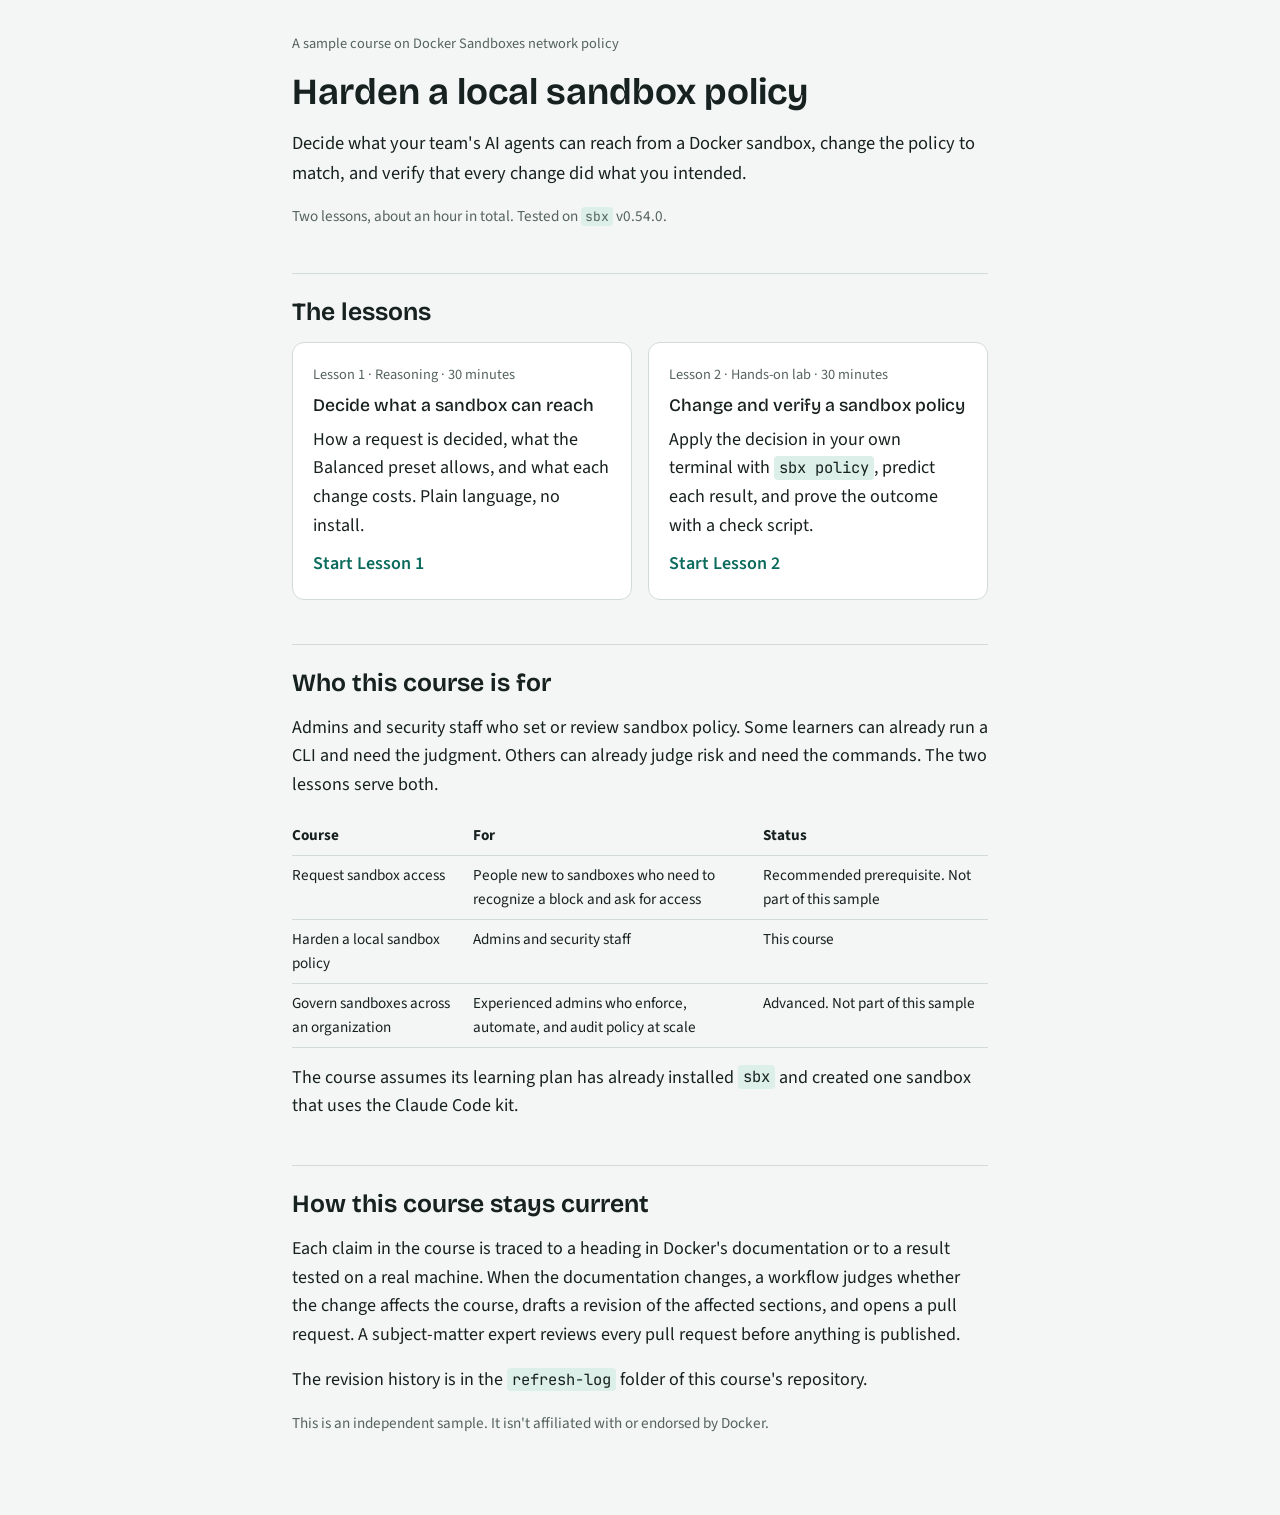
==== docs/index.html @ b36f3ad6 "Initial commit" ====
<!DOCTYPE html>
<html lang="en">
<head>
<meta charset="utf-8">
<meta name="viewport" content="width=device-width, initial-scale=1">
<title>Harden a local sandbox policy</title>
<link rel="preconnect" href="https://fonts.googleapis.com">
<link rel="preconnect" href="https://fonts.gstatic.com" crossorigin>
<link href="https://fonts.googleapis.com/css2?family=Bricolage+Grotesque:opsz,wght@12..96,500;12..96,650&family=JetBrains+Mono:wght@400;500&family=Source+Sans+3:wght@400;600&display=swap" rel="stylesheet">
<style>
/* Layout: one reading column, 68ch, exercises set off as bordered panels on the same column */
:root {
  --bg: #f3f6f5; --surface: #ffffff; --ink: #17211f; --muted: #55635f; --line: #d3dbd8;
  --accent: #0b6b5c; --accent-soft: #dcefe9;
  --ok: #1b6630; --ok-bg: #e2f3e6; --no: #9e2a2a; --no-bg: #fbe7e5; --warn: #6f4b00; --warn-bg: #fbf0d4;
  --display: "Bricolage Grotesque", "Segoe UI", system-ui, sans-serif;
  --body: "Source Sans 3", "Segoe UI", system-ui, sans-serif;
  --mono: "JetBrains Mono", Consolas, "Courier New", monospace;
}
@media (prefers-color-scheme: dark) {
  :root:not([data-theme="light"]) {
    color-scheme: dark;
    --bg: #101615; --surface: #18201e; --ink: #e6ecea; --muted: #9ba9a5; --line: #2c3734;
    --accent: #62d1ba; --accent-soft: #16302b;
    --ok: #82d595; --ok-bg: #15301c; --no: #f19c96; --no-bg: #3a1b19; --warn: #e9c26d; --warn-bg: #33290f;
  }
}
:root[data-theme="dark"] {
  color-scheme: dark;
  --bg: #101615; --surface: #18201e; --ink: #e6ecea; --muted: #9ba9a5; --line: #2c3734;
  --accent: #62d1ba; --accent-soft: #16302b;
  --ok: #82d595; --ok-bg: #15301c; --no: #f19c96; --no-bg: #3a1b19; --warn: #e9c26d; --warn-bg: #33290f;
}
* { box-sizing: border-box; }
html { -webkit-text-size-adjust: 100%; }
body { margin: 0; background: var(--bg); color: var(--ink); font-family: var(--body); font-size: 18px; line-height: 1.6; }
main { max-width: 46rem; margin: 0 auto; padding: 2rem 1.25rem 5rem; display: flex; flex-direction: column; gap: 2.75rem; }
section { display: flex; flex-direction: column; gap: 1rem; }
h1, h2, h3 { font-family: var(--display); text-wrap: balance; margin: 0; line-height: 1.15; }
h1 { font-size: 2.3rem; font-weight: 650; }
h2 { font-size: 1.55rem; font-weight: 650; padding-top: 1.5rem; border-top: 1px solid var(--line); }
h3 { font-size: 1.1rem; font-weight: 500; }
p, ul, ol { margin: 0; }
ul, ol { padding-left: 1.3rem; display: flex; flex-direction: column; gap: 0.35rem; }
code, pre, .mono { font-family: var(--mono); font-size: 0.86em; }
code { background: var(--accent-soft); padding: 0.08em 0.32em; border-radius: 4px; overflow-wrap: anywhere; }
a { color: var(--accent); }
.eyebrow { font-size: 0.9rem; color: var(--muted); }
.draft { background: var(--warn-bg); color: var(--warn); border-radius: 8px; padding: 0.6rem 0.9rem; font-size: 0.95rem; }
.lede { font-size: 1.15rem; }
.meta { color: var(--muted); font-size: 0.95rem; }
.team { border-left: 4px solid var(--accent); padding: 0.2rem 0 0.2rem 1rem; display: flex; flex-direction: column; gap: 0.4rem; }
.ex { background: var(--surface); border: 1px solid var(--line); border-radius: 12px; padding: 1.25rem; display: flex; flex-direction: column; gap: 1rem; }
.ex-tag { font-size: 0.85rem; color: var(--accent); font-weight: 600; }
.opts { display: flex; flex-direction: column; gap: 0.5rem; }
.opts label, .inline label { display: flex; gap: 0.6rem; align-items: flex-start; cursor: pointer; }
.inline { display: flex; flex-wrap: wrap; gap: 0.4rem 1.2rem; }
input[type="checkbox"], input[type="radio"] { width: 1.1rem; height: 1.1rem; margin-top: 0.3rem; accent-color: var(--accent); flex: none; }
button { font: inherit; font-weight: 600; background: var(--accent); color: var(--surface); border: 0; border-radius: 8px; padding: 0.5rem 1rem; cursor: pointer; }
button.quiet { background: transparent; color: var(--accent); border: 1px solid var(--line); font-weight: 400; padding: 0.3rem 0.7rem; }
button:focus-visible, input:focus-visible, select:focus-visible, textarea:focus-visible, summary:focus-visible { outline: 3px solid var(--accent); outline-offset: 2px; }
input[type="text"], select, textarea { font: inherit; color: var(--ink); background: var(--bg); border: 1px solid var(--line); border-radius: 8px; padding: 0.45rem 0.6rem; max-width: 100%; }
textarea { width: 100%; min-height: 9rem; resize: vertical; }
.row { display: flex; flex-wrap: wrap; gap: 0.6rem; align-items: center; }
.err { color: var(--no); font-size: 0.95rem; }
.fb { border-radius: 8px; padding: 0.7rem 0.9rem; }
.fb.ok { background: var(--ok-bg); color: var(--ok); }
.fb.no { background: var(--no-bg); color: var(--no); }
.fb.warn { background: var(--warn-bg); color: var(--warn); }
.fb .why { color: var(--ink); }
.cli { font-family: var(--mono); font-size: 0.82rem; background: var(--bg); border: 1px solid var(--line); border-radius: 8px; padding: 0.7rem 0.9rem; white-space: pre-wrap; overflow-wrap: anywhere; margin: 0; }
.case, .group, .term { border-top: 1px solid var(--line); padding-top: 1rem; display: flex; flex-direction: column; gap: 0.6rem; }
.case:first-of-type, .group:first-of-type, .term:first-of-type { border-top: 0; padding-top: 0; }
.group-head { display: flex; flex-wrap: wrap; gap: 0.3rem 0.8rem; align-items: baseline; }
.count { color: var(--muted); font-size: 0.9rem; font-variant-numeric: tabular-nums; white-space: nowrap; }
.sim-col select#sim-context { width: 100%; }
.chips button { font-family: var(--body); }
details summary { cursor: pointer; color: var(--accent); }
.rules { columns: 2 14rem; column-gap: 1.5rem; font-family: var(--mono); font-size: 0.78rem; padding: 0.6rem 0 0; margin: 0; list-style: none; display: block; }
.rules li { overflow-wrap: anywhere; break-inside: avoid; }
.sim-grid { display: grid; grid-template-columns: repeat(auto-fit, minmax(15rem, 1fr)); gap: 1.25rem; }
.sim-col { display: flex; flex-direction: column; gap: 0.7rem; min-width: 0; }
.chips { display: flex; flex-direction: column; gap: 0.35rem; padding: 0; list-style: none; }
.chips li { display: flex; gap: 0.5rem; align-items: center; justify-content: space-between; font-family: var(--mono); font-size: 0.8rem; }
.steps li { padding-left: 0.2rem; }
table { border-collapse: collapse; width: 100%; font-size: 0.95rem; }
th, td { text-align: left; padding: 0.45rem 0.6rem 0.45rem 0; border-bottom: 1px solid var(--line); vertical-align: top; }
.tablewrap { overflow-x: auto; }
@media (prefers-reduced-motion: no-preference) { button { transition: transform 0.08s; } button:active { transform: scale(0.98); } }
</style>

<style>
.cards { display: grid; grid-template-columns: repeat(auto-fit, minmax(15rem, 1fr)); gap: 1rem; }
.card { background: var(--surface); border: 1px solid var(--line); border-radius: 12px; padding: 1.25rem; display: flex; flex-direction: column; gap: 0.6rem; text-decoration: none; color: var(--ink); }
.card:hover { border-color: var(--accent); }
.card .go { color: var(--accent); font-weight: 600; }
</style>
</head>
<body>
<main>
<header style="display:flex;flex-direction:column;gap:1rem;">
  <p class="eyebrow">A sample course on Docker Sandboxes network policy</p>
  <h1>Harden a local sandbox policy</h1>
  <p class="lede">Decide what your team's AI agents can reach from a Docker sandbox, change the policy to match, and verify that every change did what you intended.</p>
  <p class="meta">Two lessons, about an hour in total. Tested on <code>sbx</code> v0.54.0.</p>
</header>
<section>
  <h2>The lessons</h2>
  <div class="cards">
    <a class="card" href="lesson-1.html"><span class="eyebrow">Lesson 1 · Reasoning · 30 minutes</span><h3>Decide what a sandbox can reach</h3><p>How a request is decided, what the Balanced preset allows, and what each change costs. Plain language, no install.</p><span class="go">Start Lesson 1</span></a>
    <a class="card" href="lesson-2.html"><span class="eyebrow">Lesson 2 · Hands-on lab · 30 minutes</span><h3>Change and verify a sandbox policy</h3><p>Apply the decision in your own terminal with <code>sbx policy</code>, predict each result, and prove the outcome with a check script.</p><span class="go">Start Lesson 2</span></a>
  </div>
</section>
<section>
  <h2>Who this course is for</h2>
  <p>Admins and security staff who set or review sandbox policy. Some learners can already run a CLI and need the judgment. Others can already judge risk and need the commands. The two lessons serve both.</p>
  <div class="tablewrap"><table>
    <thead><tr><th>Course</th><th>For</th><th>Status</th></tr></thead>
    <tbody>
      <tr><td>Request sandbox access</td><td>People new to sandboxes who need to recognize a block and ask for access</td><td>Recommended prerequisite. Not part of this sample</td></tr>
      <tr><td>Harden a local sandbox policy</td><td>Admins and security staff</td><td>This course</td></tr>
      <tr><td>Govern sandboxes across an organization</td><td>Experienced admins who enforce, automate, and audit policy at scale</td><td>Advanced. Not part of this sample</td></tr>
    </tbody>
  </table></div>
  <p>The course assumes its learning plan has already installed <code>sbx</code> and created one sandbox that uses the Claude Code kit.</p>
</section>
<section>
  <h2>How this course stays current</h2>
  <p>Each claim in the course is traced to a heading in Docker's documentation or to a result tested on a real machine. When the documentation changes, a workflow judges whether the change affects the course, drafts a revision of the affected sections, and opens a pull request. A subject-matter expert reviews every pull request before anything is published.</p>
  <p>The revision history is in the <code>refresh-log</code> folder of this course's repository.</p>
  <p class="meta">This is an independent sample. It isn't affiliated with or endorsed by Docker.</p>
</section>
</main>
</body>
</html>
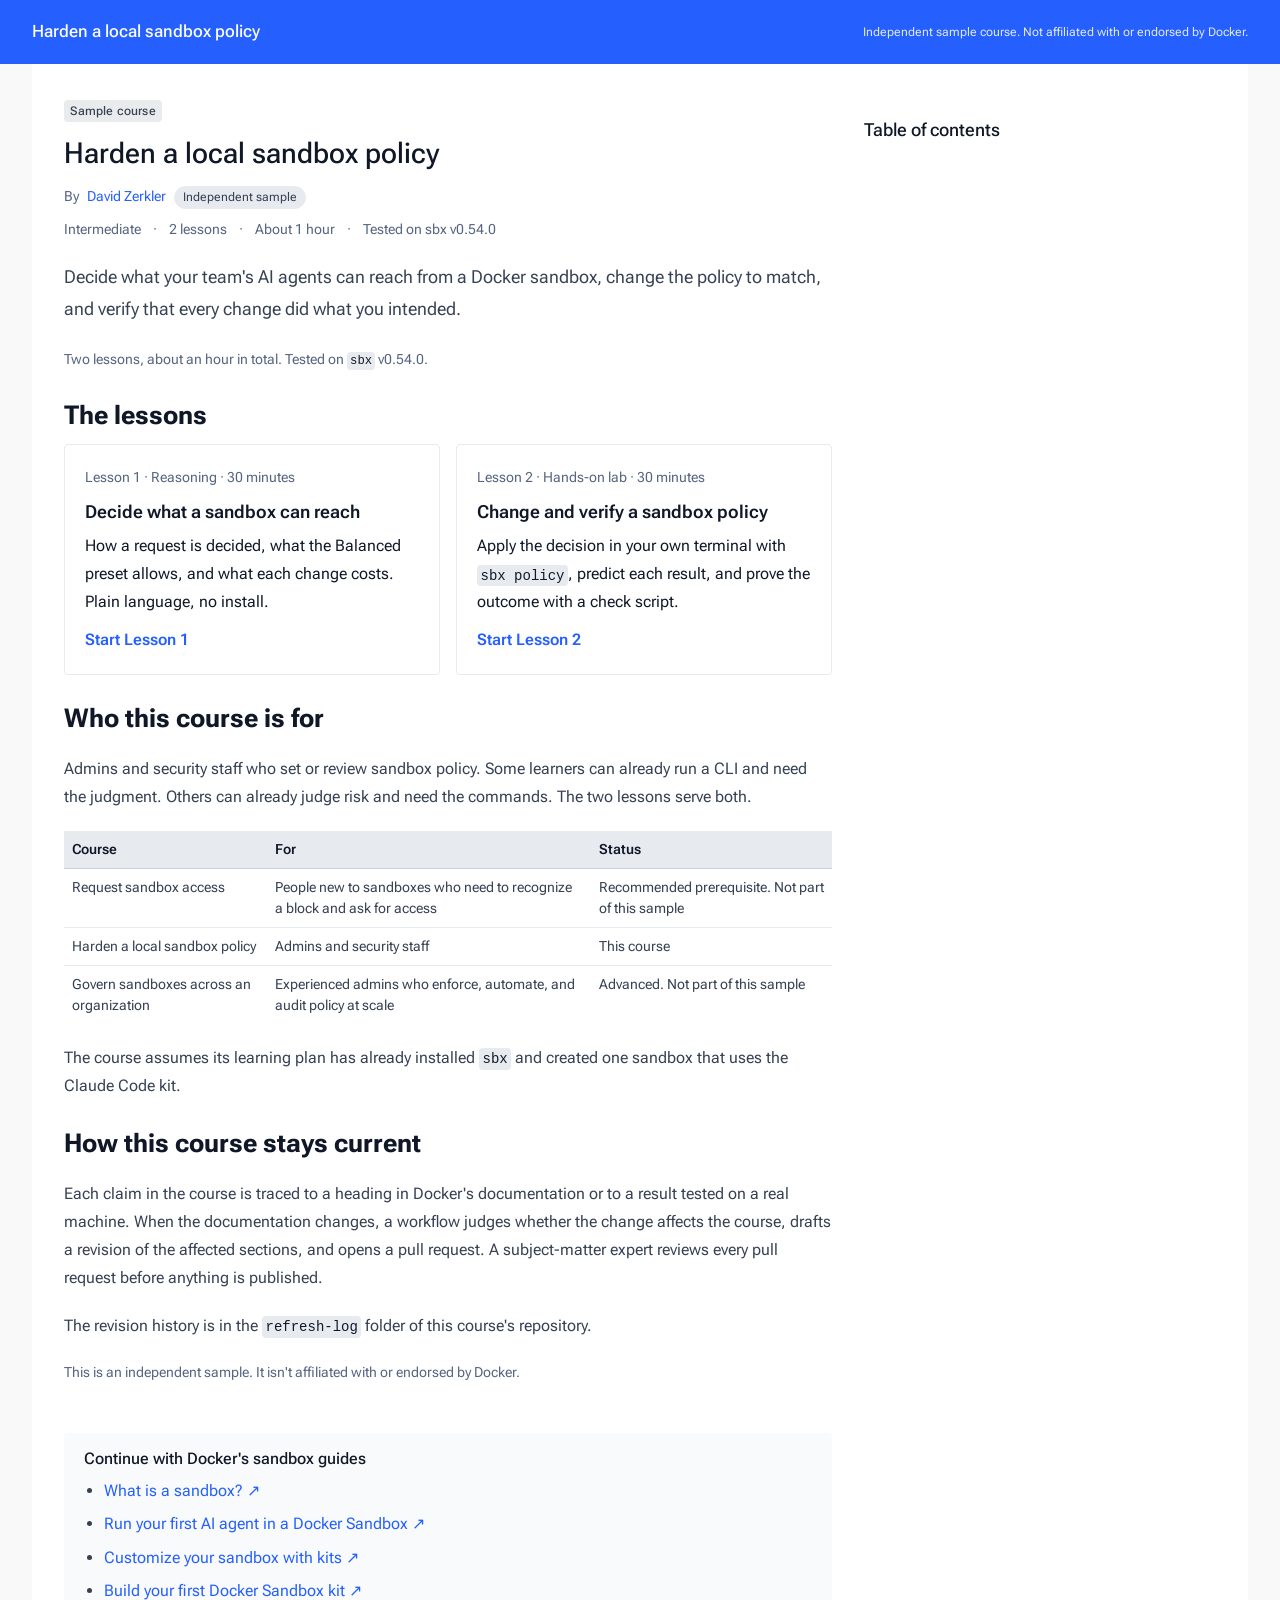
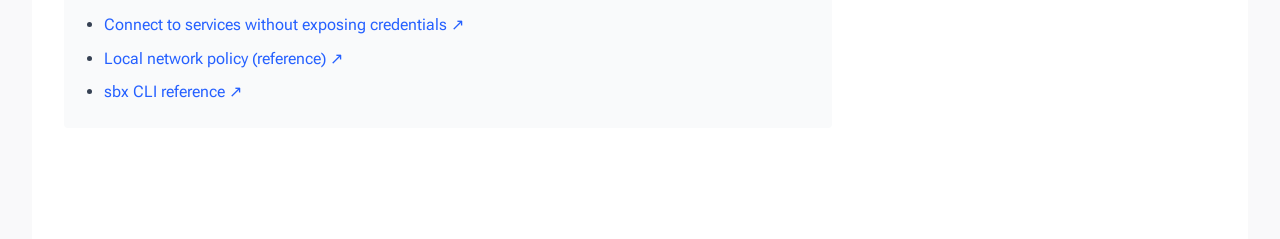
==== commit 047fde47: "Changes to the look and feel" ====
--- a/docs/index.html
+++ b/docs/index.html
@@ -6,7 +6,7 @@
 <title>Harden a local sandbox policy</title>
 <link rel="preconnect" href="https://fonts.googleapis.com">
 <link rel="preconnect" href="https://fonts.gstatic.com" crossorigin>
-<link href="https://fonts.googleapis.com/css2?family=Bricolage+Grotesque:opsz,wght@12..96,500;12..96,650&family=JetBrains+Mono:wght@400;500&family=Source+Sans+3:wght@400;600&display=swap" rel="stylesheet">
+<link href="https://fonts.googleapis.com/css2?family=Roboto+Flex:opsz,wght@8..144,400;8..144,500;8..144,600;8..144,700&display=swap" rel="stylesheet">
 <style>
 /* Layout: one reading column, 68ch, exercises set off as bordered panels on the same column */
 :root {
@@ -95,12 +95,16 @@
 .card:hover { border-color: var(--accent); }
 .card .go { color: var(--accent); font-weight: 600; }
 </style>
+<link rel="stylesheet" href="learn.css">
 </head>
 <body>
-<main>
-<header style="display:flex;flex-direction:column;gap:1rem;">
-  <p class="eyebrow">A sample course on Docker Sandboxes network policy</p>
+<div class="topbar"><a href="index.html">Harden a local sandbox policy</a><span class="topbar__note">Independent sample course. Not affiliated with or endorsed by Docker.</span></div>
+<div class="shell"><div class="page-columns">
+<main class="page-columns__main">
+<header class="resource-header">
+  <span class="type-label">Sample course</span>
   <h1>Harden a local sandbox policy</h1>
+  <p class="byline"><span class="byline__label">By</span><a href="https://www.linkedin.com/in/zerkler">David Zerkler</a><span class="byline__badge">Independent sample</span></p><ul class="resource-facts"><li>Intermediate</li><li>2 lessons</li><li>About 1 hour</li><li>Tested on sbx v0.54.0</li></ul>
   <p class="lede">Decide what your team's AI agents can reach from a Docker sandbox, change the policy to match, and verify that every change did what you intended.</p>
   <p class="meta">Two lessons, about an hour in total. Tested on <code>sbx</code> v0.54.0.</p>
 </header>
@@ -130,6 +134,23 @@
   <p>The revision history is in the <code>refresh-log</code> folder of this course's repository.</p>
   <p class="meta">This is an independent sample. It isn't affiliated with or endorsed by Docker.</p>
 </section>
+
+<!-- Links to Docker's own sandbox guides -->
+<aside class="references" aria-labelledby="references-heading">
+  <h2 id="references-heading">Continue with Docker's sandbox guides</h2>
+  <ul>
+    <li><a href="https://docs.docker.com/learn/content/what-is-a-sandbox/">What is a sandbox? &#8599;</a></li>
+    <li><a href="https://docs.docker.com/learn/content/run-your-first-sandbox/">Run your first AI agent in a Docker Sandbox &#8599;</a></li>
+    <li><a href="https://docs.docker.com/learn/content/customize-your-sandbox-with-kits/">Customize your sandbox with kits &#8599;</a></li>
+    <li><a href="https://docs.docker.com/learn/content/build-your-first-sandbox-kit/">Build your first Docker Sandbox kit &#8599;</a></li>
+    <li><a href="https://docs.docker.com/learn/content/connect-to-services-without-exposing-credentials/">Connect to services without exposing credentials &#8599;</a></li>
+    <li><a href="https://docs.docker.com/ai/sandboxes/governance/access-controls/local/">Local network policy (reference) &#8599;</a></li>
+    <li><a href="https://docs.docker.com/reference/cli/sbx/">sbx CLI reference &#8599;</a></li>
+  </ul>
+</aside>
 </main>
+<aside class="page-columns__aside"><div class="aside-rail"><nav class="toc" aria-label="Table of contents"><p class="toc__title">Table of contents</p><ul id="toc-list"></ul></nav></div></aside>
+</div></div>
+<script src="learn.js"></script>
 </body>
 </html>
--- a/docs/learn.css
+++ b/docs/learn.css
@@ -0,0 +1,171 @@
+/* Docker Learn look-alike theme for this independent sample course.
+   Tokens and component rules follow the values published on docs.docker.com/learn
+   (captured Nov. 17, 2026). Loaded after each page's own <style> blocks so it
+   overrides them. No Docker logos or site navigation are reproduced. */
+
+:root {
+  --paper: #fff; --page: #f9f9fa;
+  --ink: #101828; --ink-soft: #364153; --muted: #566581;
+  --line-d: #c8cfda; --soft-line: #e7eaef;
+  --panel: #f9fafb; --panel-strong: #e7eaef;
+  --accent-d: #2560ff; --accent-ink: #003db5; --accent-soft-d: #f6f8fe;
+  --code: #1e2129; --code-ink: #f9fafb; --code-inline: #e7eaef;
+  --note: #001d56; --note-soft: #f6f8fe;
+  --tip: #174b32; --tip-soft: #ebf9ee;
+  --caution: #854900; --caution-soft: #fffbf0;
+  --safe: #216e4b; --danger: #b30909;
+  --radius: .25rem; --radius-pill: 999px;
+  --space-2xs: .25rem; --space-xs: .5rem; --space-sm: .75rem; --space-md: 1.25rem; --space-lg: 2rem; --space-xl: 3rem;
+  --step--2: .75rem; --step--1: .875rem; --step-0: 1rem; --step-1: 1.125rem;
+  --font-sans: "Roboto Flex", system-ui, sans-serif;
+  --font-mono: ui-monospace, SFMono-Regular, Menlo, Consolas, monospace;
+
+  /* Map the course's original variables onto Docker's tokens */
+  --bg: var(--panel); --surface: var(--paper); --line: var(--line-d);
+  --accent: var(--accent-d); --accent-soft: var(--accent-soft-d);
+  --ok: var(--safe); --ok-bg: var(--tip-soft); --no: var(--danger); --no-bg: #fff5f5;
+  --warn: var(--caution); --warn-bg: var(--caution-soft);
+  --display: var(--font-sans); --body: var(--font-sans); --mono: var(--font-mono);
+}
+@media (prefers-color-scheme: dark) { :root:not([data-theme="light"]) { color-scheme: light; } }
+
+html { background: var(--paper); }
+body { background: var(--page); color: var(--ink-soft); font-family: var(--font-sans); font-size: 16px; line-height: 1.75;
+  -webkit-font-smoothing: antialiased; -moz-osx-font-smoothing: grayscale; }
+a { color: var(--accent-d); text-decoration: none; }
+a:hover { text-decoration: underline; }
+strong { color: var(--ink); font-weight: 600; }
+
+/* Top bar: Docker blue, with this course's own name and the disclaimer */
+.topbar { background: #2560ff; color: #fff; height: 64px; display: flex; align-items: center; justify-content: space-between;
+  gap: 1rem; padding: 0 2rem; font-size: var(--step--1); position: sticky; top: 0; z-index: 10; }
+.topbar a { color: #fff; font-weight: 500; font-size: 1.05rem; }
+.topbar .topbar__note { opacity: .85; font-size: var(--step--2); text-align: right; }
+
+/* Page shell: white paper, main column plus right rail */
+.shell { background: var(--paper); padding: var(--space-lg); min-height: calc(100vh - 64px); max-width: 76rem; margin: 0 auto; }
+.page-columns { display: flex; gap: var(--space-lg); }
+main.page-columns__main { flex: 2 2 0%; min-width: 0; max-width: 48rem; margin: 0; padding: 0 0 5rem; display: block; }
+.page-columns__aside { flex: 1 1 0%; min-width: 13rem; max-width: 18rem; display: none; }
+@media (width >= 64rem) { .page-columns__aside { display: block; } }
+.aside-rail { position: sticky; top: 64px; max-height: calc(100vh - 64px); overflow-y: auto; padding: var(--space-md) 0 var(--space-sm); }
+@media (width < 48rem) { .shell { padding: var(--space-lg) var(--space-md); } .topbar { padding: 0 1rem; } .topbar .topbar__note { display: none; } }
+
+/* Breadcrumbs */
+.page-eyebrow { display: flex; flex-wrap: wrap; gap: .4rem; font-size: var(--step--1); color: var(--muted); margin-bottom: var(--space-md); }
+.page-eyebrow span[aria-hidden] { color: var(--muted); }
+
+/* Resource header */
+.resource-header { display: block !important; }
+.type-label { display: inline-block; border-radius: var(--radius); background: color-mix(in srgb, currentcolor 10%, transparent 90%);
+  font-size: var(--step--2); letter-spacing: .015em; padding: .1rem .4rem; font-weight: 500; line-height: 1.5; color: var(--ink-soft); }
+h1 { font-family: var(--font-sans); font-weight: 500; font-size: 1.8rem; line-height: 1.25; color: var(--ink); margin: var(--space-sm) 0 .75rem; max-width: 34rem; text-wrap: balance; }
+.byline { display: flex; flex-wrap: wrap; align-items: baseline; gap: var(--space-2xs) var(--space-xs); margin: var(--space-sm) 0 0; font-size: var(--step--1); color: var(--muted); }
+.byline__badge { border: 1px solid var(--soft-line); border-radius: var(--radius-pill); background: var(--panel-strong); font-size: var(--step--2); color: var(--ink-soft); padding: 0 .5rem; }
+.resource-facts { display: flex; flex-wrap: wrap; gap: 0 var(--space-sm); margin: var(--space-xs) 0 0; padding: 0; list-style: none; color: var(--muted); font-size: var(--step--1); }
+.resource-facts li + li::before { content: "·"; margin-right: var(--space-sm); }
+.lede { font-size: var(--step-1); color: var(--ink-soft); margin-top: var(--space-md) !important; }
+.eyebrow { font-size: var(--step--1); color: var(--muted); }
+.meta { color: var(--muted); font-size: var(--step--1); }
+
+/* Draft notice as a Docker "warning" callout */
+.draft { margin: 0 0 var(--space-md); padding: var(--space-sm) var(--space-md); border-radius: var(--radius); background: var(--caution-soft); color: var(--caution); font-size: var(--step--1); }
+
+/* Body copy rhythm (Docker .prose) */
+main section { display: block; margin: 0; }
+main p { margin: 1.25em 0; }
+main ul, main ol { display: block; padding-left: 1.625em; margin: 1.25em 0; }
+main li { margin: .5em 0; }
+h2 { font-family: var(--font-sans); font-size: 1.6rem; font-weight: 700; line-height: 1.25; color: var(--ink); margin: 1.75rem 0 .75rem; padding: 0; border: 0; letter-spacing: normal; text-wrap: balance; }
+h3 { font-family: var(--font-sans); font-size: 1.3rem; font-weight: 600; line-height: 1.3; color: var(--ink); margin: 1.6em 0 .6em; }
+.sec-no { font-size: var(--step--2); letter-spacing: .015em; text-transform: uppercase; font-weight: 600; color: var(--muted);
+  border-top: 1px solid var(--soft-line); padding-top: var(--space-lg); margin: var(--space-xl) 0 0; }
+.sec-no + h2 { margin-top: .25rem; border: 0; padding: 0; }
+code { font-family: var(--font-mono); background: var(--code-inline); color: var(--ink); border-radius: var(--radius); padding: .2em .25em; font-size: .875em; }
+
+/* "What you'll learn" panel */
+#objectives { margin: var(--space-lg) 0; border-left: 3px solid var(--accent-d); background: var(--panel); border-radius: var(--radius); padding: 1rem 1.25rem; }
+#objectives h2 { font-size: var(--step-0); font-weight: 500; margin: 0 0 var(--space-xs); }
+#objectives ul { margin: 0; padding-left: 1.25rem; }
+
+/* Opener story, scenario, panels */
+.story { background: var(--note-soft); border: 0; border-radius: var(--radius); padding: var(--space-md); display: block; margin: var(--space-md) 0; }
+.story h3 { margin-top: 0; font-size: var(--step-1); }
+.story p { margin: .75em 0; }
+.story .promise { font-family: var(--font-sans); font-size: var(--step-1); font-weight: 600; color: var(--note); margin-bottom: 0; }
+.team { border-left: 3px solid var(--line-d); padding: 0 0 0 var(--space-md); display: block; }
+.ex, .step { background: var(--panel); border: 1px solid var(--line-d); border-radius: var(--radius); padding: var(--space-md); margin: var(--space-lg) 0; display: flex; flex-direction: column; gap: var(--space-sm); }
+.ex p, .step p, .ex ul, .step ul { margin: 0; }
+.ex-tag, .stepno { font-size: var(--step--2); letter-spacing: .015em; text-transform: uppercase; font-weight: 600; color: var(--muted); }
+.card { background: var(--paper); border: 1px solid var(--soft-line); border-radius: var(--radius); padding: var(--space-md); }
+a.card:hover { border-color: var(--accent-d); text-decoration: none; }
+.card h3 { margin: 0; font-size: var(--step-1); }
+.card p { margin: 0; }
+
+/* Terminal blocks, matching Docker's inline terminal */
+.cmdrow { display: block; }
+.cmd { font-family: var(--font-mono); font-size: var(--step--1); line-height: 1.6; background: var(--code); color: var(--code-ink);
+  border-radius: var(--radius) var(--radius) 0 0; padding: var(--space-xs) var(--space-sm); margin: 0; white-space: pre-wrap; }
+.cmd::before { content: "$ "; opacity: .55; }
+.cli { font-family: var(--font-mono); font-size: var(--step--1); line-height: 1.6; background: var(--panel-strong); color: var(--ink-soft);
+  border: 0; border-radius: 0 0 var(--radius) var(--radius); padding: var(--space-xs) var(--space-sm); margin: 0; }
+.cmdrow + .cli, .cmdrow + .reveal .cli { margin-top: 0; }
+.ex > .cli, .step > .cli:first-child { border-radius: var(--radius); }
+
+/* Controls */
+button { font-family: var(--font-sans); font-size: var(--step--1); font-weight: 500; background: var(--accent-d); color: #fff; border: 0; border-radius: var(--radius); padding: .45rem 1rem; }
+button:hover { background: #0d4df2; }
+button.quiet { background: transparent; color: var(--muted); border: 1px solid var(--line-d); border-radius: var(--radius-pill); padding: 0 var(--space-xs); font-size: var(--step--2); line-height: 1.6; }
+button.quiet:hover { border-color: var(--accent-d); background: var(--accent-soft-d); color: var(--accent-ink); }
+input[type="text"], select, textarea { border-radius: var(--radius); background: var(--paper); border-color: var(--line-d); }
+.fb, .result, .note { border-radius: var(--radius); }
+.fb.ok { background: var(--tip-soft); color: var(--tip); }
+.pill { border-radius: var(--radius-pill); font-size: var(--step--2); font-weight: 500; }
+.flow-q, .flow-a, .flow-start { border-radius: var(--radius); }
+.flow-start { background: var(--accent-soft-d); color: var(--note); }
+
+/* Tables (Docker .prose table) */
+table { font-size: var(--step--1); line-height: 1.5; }
+th, td { padding: var(--space-xs); border-bottom: 1px solid var(--soft-line); }
+thead th { background: var(--panel-strong); color: var(--ink); font-weight: 600; border-bottom: 1px solid var(--line-d); }
+tbody tr:last-child td { border-bottom: 0; }
+.tablewrap { margin: var(--space-md) 0; }
+details summary { color: var(--accent-d); }
+
+/* Right rail: course position and table of contents */
+.path-callout { margin-bottom: var(--space-lg); padding-left: var(--space-sm); border-left: 3px solid var(--accent-d); font-size: var(--step--1); line-height: 1.5; }
+.path-callout p { margin: 0; }
+.path-callout__label, .path-callout__nav span { color: var(--muted); font-size: var(--step--2); letter-spacing: .015em; text-transform: uppercase; font-weight: 600; display: block; }
+.path-callout__title { margin-top: var(--space-2xs) !important; font-size: var(--step-0); line-height: 1.3; }
+.path-callout__position { margin-top: var(--space-2xs) !important; color: var(--muted); }
+.path-callout__steps { display: flex; gap: 3px; margin: var(--space-2xs) 0 0; padding: 0; list-style: none; }
+.path-callout__steps li { flex: 1; height: 4px; border-radius: 2px; background: var(--line-d); margin: 0; }
+.path-callout__steps li.past { background: var(--accent-d); opacity: .45; }
+.path-callout__steps li.current { background: var(--accent-d); }
+.path-callout__nav { margin-top: var(--space-sm); }
+.path-callout__nav a { color: var(--ink); display: block; }
+.path-callout__nav strong { font-weight: 500; display: block; }
+.toc { font-size: var(--step--1); line-height: 1.5; }
+.toc__title { font-size: var(--step-1); font-weight: 500; color: var(--ink); margin: 0 0 var(--space-xs); }
+.toc ul { list-style: none; margin: 0; padding-left: var(--space-xs); }
+.toc a { display: block; padding: var(--space-2xs) 0 var(--space-2xs) var(--space-xs); color: var(--muted); white-space: nowrap; overflow: hidden; text-overflow: ellipsis; border-left: 2px solid transparent; }
+.toc a:hover { border-left-color: var(--line-d); background: linear-gradient(to right, var(--panel), transparent); color: var(--ink); font-weight: 500; text-decoration: none; }
+
+/* "Continue with Docker's guides" block (Docker .references) */
+.references { margin: var(--space-xl) 0 0; background: var(--panel); border-radius: var(--radius); padding: 1rem 1.25rem; }
+.references h2 { font-size: var(--step-0); font-weight: 500; margin: 0 0 var(--space-xs); }
+.references ul { margin: 0; padding-left: 1.25rem; }
+.references li { margin: .35em 0; }
+.references .meta { margin: var(--space-xs) 0 0; }
+
+/* Specificity fixes: keep header lists and rail lists out of the body-copy list rules */
+main ul.resource-facts { display: flex; flex-direction: row; margin: var(--space-xs) 0 0; padding: 0; }
+main ul.resource-facts li { margin: 0; }
+ol.path-callout__steps { display: flex; flex-direction: row; gap: 3px; }
+ol.path-callout__steps li { display: block; flex: 1 1 0; min-width: 1rem; height: 4px; }
+
+/* Command row: copy button sits inside the dark command bar, as in Docker's terminals */
+.cmdrow { display: flex; align-items: center; background: var(--code); border-radius: var(--radius); }
+.cmdrow .cmd { flex: 1 1 auto; background: transparent; border-radius: 0; }
+.cmdrow button.quiet { flex: 0 0 auto; margin: 0 var(--space-xs); color: #c8cfda; border-color: #566581; background: transparent; }
+.cmdrow button.quiet:hover { color: #fff; border-color: #fff; background: transparent; }
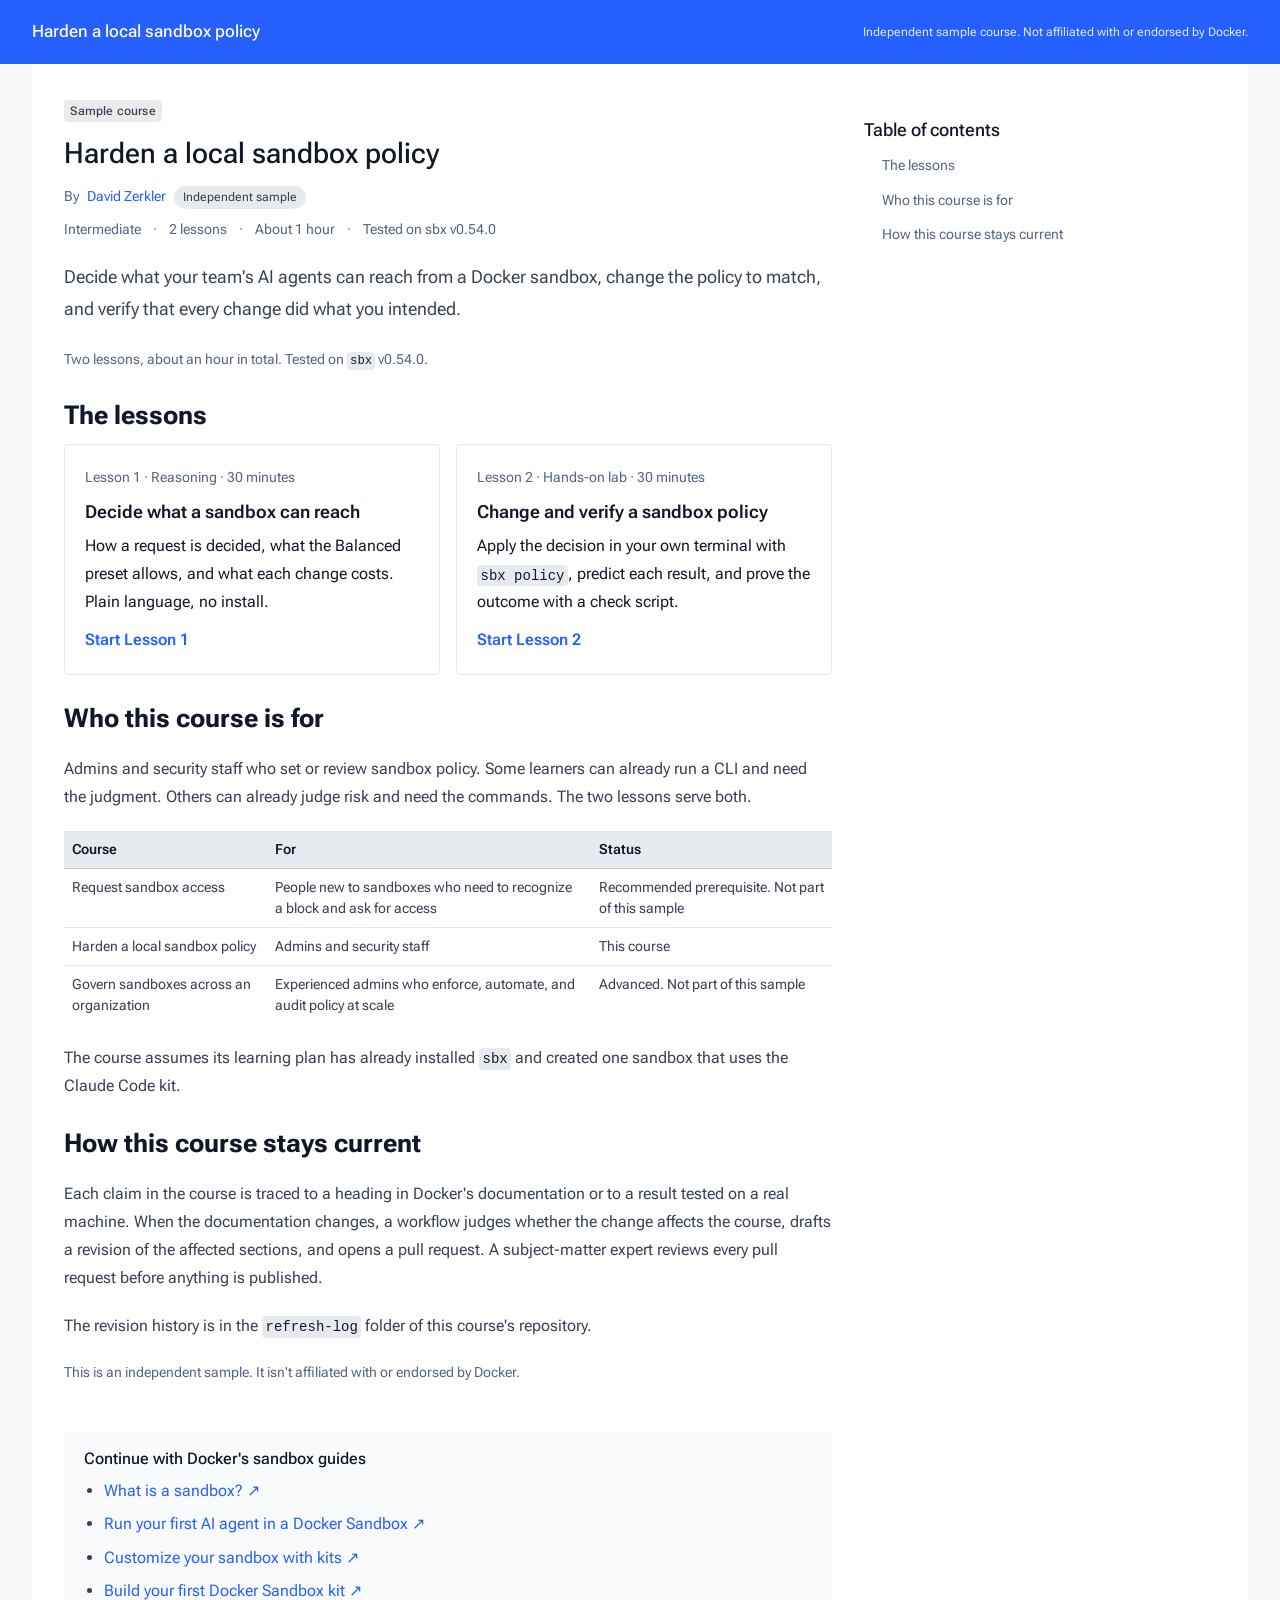
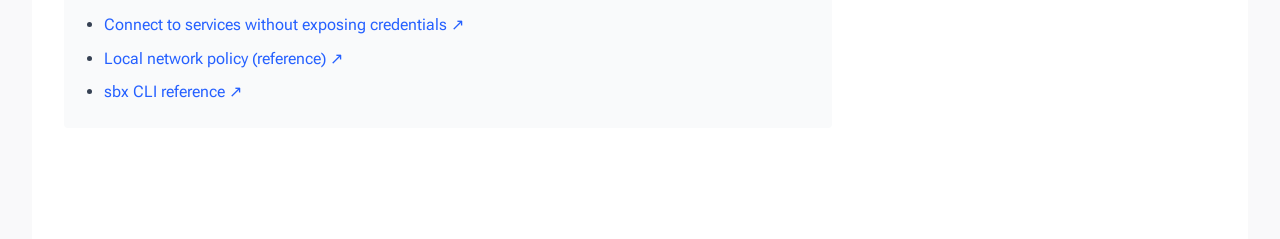
==== commit c1267ce1: "Integrate Google Analytics tracking script Added Google Analytics tracking code to the HTML." ====
--- a/docs/index.html
+++ b/docs/index.html
@@ -1,6 +1,14 @@
 <!DOCTYPE html>
 <html lang="en">
 <head>
+  <!-- Google tag (gtag.js) -->
+<script async src="https://www.googletagmanager.com/gtag/js?id=G-MV78JE8FFF"></script>
+<script>
+  window.dataLayer = window.dataLayer || [];
+  function gtag(){dataLayer.push(arguments);}
+  gtag('js', new Date());
+  gtag('config', 'G-MV78JE8FFF');
+</script>
 <meta charset="utf-8">
 <meta name="viewport" content="width=device-width, initial-scale=1">
 <title>Harden a local sandbox policy</title>
--- a/docs/learn.css
+++ b/docs/learn.css
@@ -169,3 +169,21 @@
 .cmdrow .cmd { flex: 1 1 auto; background: transparent; border-radius: 0; }
 .cmdrow button.quiet { flex: 0 0 auto; margin: 0 var(--space-xs); color: #c8cfda; border-color: #566581; background: transparent; }
 .cmdrow button.quiet:hover { color: #fff; border-color: #fff; background: transparent; }
+
+/* Always use the light theme. The pages' original styles switch to a dark
+   theme when the device is in dark mode (common on iPhone and Mac), and that
+   rule outranks the variables above, which mixed dark colours into the light
+   design. This block outranks it in turn and keeps every colour light. */
+@media (prefers-color-scheme: dark) {
+  :root:not([data-theme="light"]) {
+    color-scheme: light;
+    --ink: #101828; --muted: #566581; --line: #c8cfda;
+    --bg: #f9fafb; --surface: #fff;
+    --accent: #2560ff; --accent-soft: #f6f8fe;
+    --ok: #216e4b; --ok-bg: #ebf9ee; --no: #b30909; --no-bg: #fff5f5;
+    --warn: #854900; --warn-bg: #fffbf0;
+  }
+}
+
+/* Keep headings clear of the sticky top bar when a contents link jumps to them. */
+main h2, main h3, main section { scroll-margin-top: 80px; }
